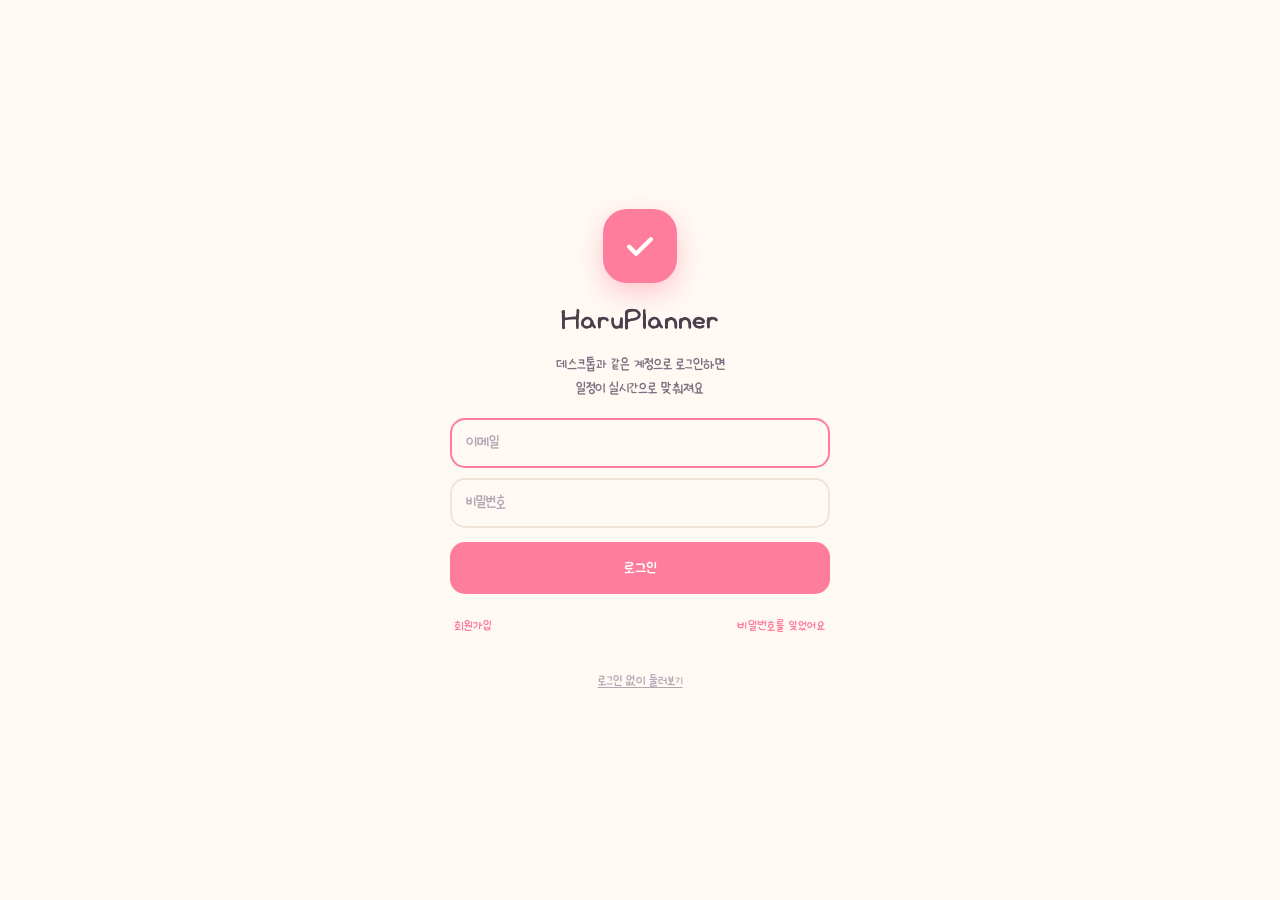
==== index.html @ f98876e7 "모바일 웹 앱 1.24.0" ====
<!doctype html>
<html lang="ko" spellcheck="false">
<head>
  <meta charset="utf-8">
  <!-- viewport-fit=cover: 아이폰 노치·다이내믹 아일랜드 영역까지 꽉 채우고, 안쪽 여백은 safe-area 로 맞춰요 -->
  <meta name="viewport" content="width=device-width, initial-scale=1, viewport-fit=cover, interactive-widget=resizes-content">
  <meta http-equiv="Content-Security-Policy" content="default-src 'self'; script-src 'self'; style-src 'self' 'unsafe-inline'; img-src 'self' data: blob: https://*.supabase.co; font-src 'self'; connect-src 'self' https://*.supabase.co wss://*.supabase.co https://www.googleapis.com; worker-src 'self'; manifest-src 'self'">
  <title>HaruPlanner</title>
  <meta name="description" content="하루 일정 · 캘린더 · 디데이 (데스크톱 HaruPlanner 와 실시간 동기화)">
  <meta name="theme-color" content="#fff9f4" media="(prefers-color-scheme: light)">
  <meta name="theme-color" content="#1f1b24" media="(prefers-color-scheme: dark)">
  <!-- 홈 화면에 추가하면 앱처럼 (주소창 없이) 열려요 -->
  <meta name="mobile-web-app-capable" content="yes">
  <meta name="apple-mobile-web-app-capable" content="yes">
  <meta name="apple-mobile-web-app-title" content="HaruPlanner">
  <meta name="apple-mobile-web-app-status-bar-style" content="black-translucent">
  <link rel="manifest" href="manifest.webmanifest">
  <link rel="icon" href="icons/icon-192.png">
  <link rel="apple-touch-icon" href="icons/apple-touch-icon.png">
  <link rel="stylesheet" href="mobile.css?v=mwurqtwd">
</head>
<body>
  <div id="app" class="m-app"></div>
  <div id="sheetRoot"></div>
  <div id="toasts" class="m-toasts"></div>
  <script src="config.js?v=mwurqtwd"></script>
  <script src="vendor/supabase.js?v=mwurqtwd"></script>
  <script src="shared.js?v=mwurqtwd"></script>
  <script src="cloud.js?v=mwurqtwd"></script>
  <script src="photos.js?v=mwurqtwd"></script>
  <script src="changelog.js?v=mwurqtwd"></script>
  <script src="calsync.js?v=mwurqtwd"></script>
  <script src="devmode.js?v=mwurqtwd"></script>
  <script src="backup.js?v=mwurqtwd"></script>
  <script src="attach.js?v=mwurqtwd"></script>
  <script src="devcal.js?v=mwurqtwd"></script>
  <script src="workpay.js?v=mwurqtwd"></script>
  <script src="work-m.js?v=mwurqtwd"></script>
  <script src="notes-m.js?v=mwurqtwd"></script>
  <script src="mobile.js?v=mwurqtwd"></script>
</body>
</html>
---- mobile.css ----
/* =========================================================================
 * HaruPlanner 모바일
 * 기준 화면: 아이폰 17 Pro (402 × 874). 360(갤럭시 S21) ~ 440(Pro Max · S26 Ultra) 폭에 맞춰 늘고 줄어요.
 * 노치·다이내믹 아일랜드·홈 막대는 safe-area 로 피해요.
 * ========================================================================= */
@font-face { font-family: "Dahyun"; src: url("fonts/Dahyun.ttf") format("truetype"); font-display: swap; }
@font-face { font-family: "Euiyeon"; src: url("fonts/Euiyeon.ttf") format("truetype"); font-display: swap; size-adjust: 125%; }

:root {
  --font-main: "Dahyun", "Euiyeon", -apple-system, "Apple SD Gothic Neo", "Noto Sans KR", sans-serif;
  --font-sub: "Euiyeon", "Dahyun", -apple-system, "Apple SD Gothic Neo", sans-serif;
  --bg: #fff9f4; --bg-soft: #fff1e8; --sidebar: #fdf0e6; --panel: #ffffff; --text: #4b3f4c; --text-2: #7c6f7f; --text-3: #b3a6b2;
  --border: #f2e3da; --hover: #fdeae0; --active: #ffe2ea; --accent: #ff7d9c; --accent-2: #f2668a; --accent-soft: rgba(255, 125, 156, .14);
  --danger: #ff6b81; --p3: #ff6b81; --p2: #ffb547; --p1: #7f9cff; --p0: #d6c7cf; --sun: #ff6b81; --sat: #6f8dff;
  --shadow: 0 14px 40px rgba(175, 110, 110, .18); --shadow-soft: 0 3px 12px rgba(175, 110, 110, .09);
  --toast-bg: #4b3f4c; --toast-btn: #ffc2d1; --backdrop: rgba(75, 63, 76, .32);
  --done-op: .52; --done-sat: .43;
  /* 화면 폭에 따라 살짝 커지고 작아지는 기본 크기 (402 기준 = 1) */
  --u: clamp(0.9px, calc(100vw / 402), 1.1px);
  --safe-t: env(safe-area-inset-top, 0px);
  --safe-b: env(safe-area-inset-bottom, 0px);
  --tabs-h: calc(58 * var(--u)); /* 아래 탭 (아이콘만) · 홈 막대 칸은 따로 더해요 */
  color-scheme: light;
}
[data-theme="dark"] {
  --bg: #1f1b24; --bg-soft: #29232f; --panel: #27212e; --text: #f4ecf3; --text-2: #c7b9c6; --text-3: #85778a; --border: #372e3f; --hover: #322a3a;
  --active: #43283a; --accent: #ff8fab; --p1: #8fa8ff; --p0: #6c6072; --sat: #8fa8ff; color-scheme: dark;
}

* { box-sizing: border-box; -webkit-tap-highlight-color: transparent; }
html, body { margin: 0; height: 100%; background: var(--bg); }
/* 한글이 줄을 바꿀 때 단어 가운데서 끊기지 않게 (띄어쓰기에서만 줄바꿈) */
html { word-break: keep-all; overflow-wrap: break-word; }
body {
  font-family: var(--font-main); font-size: calc(16 * var(--u)); line-height: 1.35; color: var(--text);
  overflow: hidden; overscroll-behavior: none; -webkit-font-smoothing: antialiased; -webkit-text-size-adjust: 100%;
}
button, input, select, textarea { font: inherit; color: inherit; }
button { background: none; border: 0; padding: 0; cursor: pointer; touch-action: manipulation; }
input, select, textarea { outline: none; }
input::placeholder, textarea::placeholder { color: var(--text-3); font-family: var(--font-sub); }
.ic { width: calc(22 * var(--u)); height: calc(22 * var(--u)); flex-shrink: 0; }
.ic.mini { width: calc(14 * var(--u)); height: calc(14 * var(--u)); }
.ic.rot { transform: rotate(-90deg); }
.flex1 { flex: 1; }
[hidden] { display: none !important; }

/* ===================== 틀 ===================== */
.m-app { position: fixed; inset: 0; display: flex; flex-direction: column; }
.m-view {
  flex: 1; overflow-y: auto; overflow-x: hidden; -webkit-overflow-scrolling: touch; overscroll-behavior-y: contain;
  padding: calc(var(--safe-t) + 8px) calc(16 * var(--u)) 0;
}
.m-bottom-space { height: calc(var(--tabs-h) + var(--safe-b) + 90px); }
.m-head { display: flex; align-items: center; gap: 8px; padding: 10px 2px 12px; min-height: 64px; }
.m-head-t { min-width: 0; }
.m-head h1 { margin: 0; font-size: calc(30 * var(--u)); font-weight: normal; letter-spacing: -.5px; white-space: nowrap; overflow: hidden; text-overflow: ellipsis; }
.m-head p { margin: 2px 0 0; font-family: var(--font-sub); font-size: calc(15 * var(--u)); color: var(--text-2); }
.m-back { width: 40px; height: 40px; margin-left: -8px; border-radius: 12px; display: grid; place-items: center; color: var(--text-2); }
.m-back:active { background: var(--hover); }
.m-sync { display: inline-flex; align-items: center; gap: 6px; font-family: var(--font-sub); font-size: 13px; color: var(--text-3); flex-shrink: 0; }
.m-sync i { width: 9px; height: 9px; border-radius: 50%; background: #6cc58a; box-shadow: 0 0 0 3px rgba(108, 197, 138, .2); }
.m-sync.syncing i { background: var(--p2); }
.m-sync.offline i, .m-sync.off i { background: var(--text-3); box-shadow: none; }
.m-sync.off, .m-sync.demo { padding: 4px 10px; border-radius: 999px; background: var(--hover); }

/* 아이폰 홈 화면 앱(iOS 26): 화면에 고정(fixed)한 상자와 100% · 100dvh 는 위쪽 상태 표시줄 높이만큼 짧게 잡혀서
 * 아래 탭 밑에 빈 띠가 생겨요. 100lvh 만 실제 화면 높이라서, 페이지(html)를 100lvh 로 두고
 * 앱 틀은 고정하지 않고 페이지 안에 그대로 채워요 */
@media (display-mode: standalone) {
  html { height: 100lvh; }
  .m-app { position: relative; inset: auto; height: 100%; }
}
html.ios-app { height: 100lvh; }
html.ios-app .m-app { position: relative; inset: auto; height: 100%; }
/* 안드로이드 새 앱 설치 띠 (오늘 화면 맨 위) */
.m-apk { display: flex; align-items: center; gap: 12px; width: 100%; margin: 0 0 12px; padding: 12px 14px; border-radius: 18px; background: var(--accent-soft); color: var(--text); text-align: left; }
.m-apk span { flex: 1; min-width: 0; display: flex; flex-direction: column; gap: 2px; }
.m-apk small { font-family: var(--font-sub); font-size: 13px; color: var(--text-2); line-height: 1.35; }
.m-apk-get { padding: 8px 14px; border-radius: 999px; background: var(--accent); color: #fff; font-size: 14px; flex-shrink: 0; text-decoration: none; }
.m-apk-x { width: 30px; height: 30px; display: grid; place-items: center; color: var(--text-3); flex-shrink: 0; margin-right: -4px; }
.m-apk-x .ic { width: 16px; height: 16px; }
.m-apk i { font-style: normal; padding: 8px 14px; border-radius: 999px; background: var(--accent); color: #fff; font-size: 14px; flex-shrink: 0; }

/* 아래 탭 */
.m-tabs {
  position: absolute; left: 0; right: 0; bottom: 0; z-index: 20; display: grid; grid-auto-flow: column; grid-auto-columns: minmax(0, 1fr);
  height: calc(var(--tabs-h) + var(--safe-b)); padding-bottom: var(--safe-b);
  background: color-mix(in srgb, var(--panel) 88%, transparent); -webkit-backdrop-filter: blur(18px); backdrop-filter: blur(18px);
  border-top: 1px solid var(--border);
}
/* 아이콘만 (글자 없이) · 홈 막대 위쪽 칸 가운데에 */
.m-tabs button { display: flex; align-items: center; justify-content: center; color: var(--text-3); }
.m-tabs button .ic { width: calc(27 * var(--u)); height: calc(27 * var(--u)); }
.m-tab-ic { display: grid; place-items: center; width: calc(56 * var(--u)); max-width: calc(100% - 4px); height: calc(38 * var(--u)); border-radius: 999px; transition: background .2s; } /* 탭이 7개라 좁은 폰에서는 칸에 맞춰 줄어요 */
.m-tabs button.on { color: var(--accent); }
.m-tabs button.on .m-tab-ic { background: var(--accent-soft); }
.m-fab {
  position: absolute; z-index: 21; right: calc(18 * var(--u)); bottom: calc(var(--tabs-h) + var(--safe-b) + 16px);
  width: calc(58 * var(--u)); height: calc(58 * var(--u)); border-radius: 50%; display: grid; place-items: center;
  background: var(--accent); color: #fff; box-shadow: 0 8px 22px color-mix(in srgb, var(--accent) 45%, transparent);
  transition: transform .15s;
}
.m-fab .ic { width: calc(28 * var(--u)); height: calc(28 * var(--u)); stroke-width: 2.6; }
.m-fab:active { transform: scale(.92); }

/* ===================== 할 일 줄 ===================== */
.m-sec { margin-bottom: 14px; }
.m-sec-h { display: flex; align-items: center; gap: 6px; width: 100%; padding: 8px 4px; font-size: calc(15 * var(--u)); color: var(--text-2); }
.m-sec-h .ic { width: 16px; height: 16px; transition: transform .2s; }
.m-sec-h b { font-weight: normal; font-family: var(--font-sub); color: var(--text-3); margin-left: 2px; }
.m-sec-b { display: flex; flex-direction: column; gap: 8px; }
.m-task {
  --c: var(--accent);
  position: relative; display: flex; align-items: center; gap: 12px; padding: 13px 14px 13px 12px; border-radius: 18px;
  background: var(--panel); box-shadow: var(--shadow-soft); overflow: hidden; min-height: 60px;
}
.m-task::before { content: ""; position: absolute; left: 0; top: 10px; bottom: 10px; width: 4px; border-radius: 0 4px 4px 0; background: var(--c); }
.m-task:active { transform: scale(.985); }
.m-task.done { opacity: var(--done-op); filter: saturate(var(--done-sat)); }
.m-task.done .m-task-title { text-decoration: line-through; color: var(--text-3); }
.m-task-body { flex: 1; min-width: 0; }
.m-task-title { font-size: calc(17 * var(--u)); white-space: nowrap; overflow: hidden; text-overflow: ellipsis; }
.m-task-meta { display: flex; align-items: center; flex-wrap: wrap; gap: 4px 8px; margin-top: 3px; font-size: calc(13 * var(--u)); color: var(--text-3); }
.m-task-meta:empty { display: none; }
.m-task-meta .over { color: var(--danger); }
.m-tag { display: inline-flex; align-items: center; gap: 4px; font-family: var(--font-sub); }
.m-tag i { width: 8px; height: 8px; border-radius: 50%; }
.m-check {
  --pc: var(--p0);
  width: calc(26 * var(--u)); height: calc(26 * var(--u)); border-radius: 50%; flex-shrink: 0; display: grid; place-items: center;
  box-shadow: inset 0 0 0 2.2px var(--pc); color: transparent; position: relative;
}
.m-check::after { content: ""; position: absolute; inset: -10px; } /* 손가락으로 누르기 쉽게 */
.m-check .ic { width: 15px; height: 15px; stroke-width: 3; }
.m-check.p1 { --pc: var(--p1); } .m-check.p2 { --pc: var(--p2); } .m-check.p3 { --pc: var(--p3); }
.m-check.on { background: var(--pc); color: #fff; }
.m-check.on.p0 { background: var(--text-3); box-shadow: none; }
.m-check.sm { width: 20px; height: 20px; }
.m-check.sm .ic { width: 12px; height: 12px; }
.m-flag { display: grid; place-items: center; color: var(--text-3); }
.m-flag .ic { width: 18px; height: 18px; }
.m-flag.p1 { color: var(--p1); } .m-flag.p2 { color: var(--p2); } .m-flag.p3 { color: var(--p3); }
.m-flag.p1 .ic, .m-flag.p2 .ic, .m-flag.p3 .ic { fill: currentColor; }
.m-empty { text-align: center; padding: 50px 20px 30px; color: var(--text-3); }
.m-empty .ic { width: 52px; height: 52px; color: var(--accent); opacity: .55; }
.m-empty p { margin: 12px 0 4px; font-size: 18px; color: var(--text-2); }
.m-empty span { font-family: var(--font-sub); font-size: 15px; }
.m-dday-strip {
  --c: var(--accent);
  display: flex; align-items: center; gap: 10px; width: 100%; padding: 12px 16px; margin-bottom: 14px; border-radius: 18px;
  background: color-mix(in srgb, var(--c) 14%, var(--panel)); color: var(--text); text-align: left;
}
.m-dday-strip b { font-weight: normal; font-size: 20px; color: var(--c); }
.m-dday-strip span { flex: 1; min-width: 0; white-space: nowrap; overflow: hidden; text-overflow: ellipsis; }
.m-dday-strip .ic { width: 18px; height: 18px; color: var(--text-3); }

/* ===================== 캘린더 ===================== */
.m-cal-nav { display: flex; gap: 4px; flex-shrink: 0; }
.m-sync.compact { padding: 0; background: none; margin-left: 2px; }
.m-sync.compact i { width: 8px; height: 8px; }
.m-sync.demo.compact::before, .m-sync.off.compact::before { content: ""; width: 8px; height: 8px; border-radius: 50%; background: var(--text-3); }
.m-cal-nav button { height: 38px; min-width: 38px; border-radius: 12px; display: grid; place-items: center; color: var(--text-2); background: var(--panel); box-shadow: var(--shadow-soft); }
.m-pill { padding: 0 14px; font-size: 15px; }
.m-pill.sm { height: 32px !important; padding: 0 10px; font-size: 14px; }
.m-cal { background: var(--panel); border-radius: 22px; box-shadow: var(--shadow-soft); padding: 8px 4px 6px; touch-action: pan-y; }
.m-cal-wd, .m-dp-wd { display: grid; grid-template-columns: repeat(7, 1fr); text-align: center; font-family: var(--font-sub); font-size: calc(13 * var(--u)); color: var(--text-3); padding-bottom: 4px; }
.m-cal-wd .sun, .m-dp-wd .sun { color: var(--sun); }
.m-cal-wd .sat, .m-dp-wd .sat { color: var(--sat); }
.m-cal-grid { display: grid; grid-template-columns: repeat(7, minmax(0, 1fr)); }
.m-cal-grid.from-r { animation: slideR .22s ease-out; }
.m-cal-grid.from-l { animation: slideL .22s ease-out; }
@keyframes slideR { from { transform: translateX(28px); opacity: .3; } }
@keyframes slideL { from { transform: translateX(-28px); opacity: .3; } }
.m-cell {
  position: relative; display: flex; flex-direction: column; align-items: stretch; gap: 2px; min-width: 0;
  height: calc(74 * var(--u)); padding: 4px 2px 2px; border-radius: 12px; text-align: center;
}
.m-cell-n { align-self: center; width: calc(26 * var(--u)); height: calc(26 * var(--u)); line-height: calc(26 * var(--u)); border-radius: 50%; font-size: calc(15 * var(--u)); }
.m-cell.sun .m-cell-n { color: var(--sun); }
.m-cell.sat .m-cell-n { color: var(--sat); }
.m-cell.out { opacity: .38; }
.m-cell.today .m-cell-n { background: var(--accent); color: #fff; }
.m-cell.sel { background: var(--accent-soft); }
.m-cell-dd { position: absolute; top: 6px; right: 5px; width: 6px; height: 6px; border-radius: 50%; }
.m-cell-bars { display: flex; flex-direction: column; gap: 2px; min-width: 0; }
.m-bar {
  --c: var(--accent);
  display: block; height: calc(14 * var(--u)); line-height: calc(14 * var(--u)); padding: 0 3px; border-radius: 4px; font-size: calc(10 * var(--u));
  background: color-mix(in srgb, var(--c) 28%, var(--panel)); color: var(--text); text-align: left; white-space: nowrap; overflow: hidden; text-overflow: clip;
}
.m-bar.done { opacity: var(--done-op); text-decoration: line-through; }
.m-more { font-size: calc(10 * var(--u)); color: var(--text-3); line-height: 1; }
.m-day { margin-top: 16px; display: flex; flex-direction: column; gap: 8px; }
.m-day-h { display: flex; align-items: center; flex-wrap: wrap; gap: 8px; padding: 0 4px 2px; }
.m-day-h b { font-weight: normal; font-size: 19px; }
.m-hol { font-family: var(--font-sub); font-size: 14px; color: var(--sun); }
.m-dd-chip { --c: var(--accent); display: inline-flex; align-items: center; gap: 4px; padding: 2px 9px; border-radius: 999px; font-size: 13px; background: color-mix(in srgb, var(--c) 18%, transparent); color: var(--c); }
.m-dd-chip .ic { width: 12px; height: 12px; fill: currentColor; }
.m-day-empty { margin: 4px; padding: 18px; text-align: center; font-family: var(--font-sub); color: var(--text-3); background: var(--panel); border-radius: 18px; }

/* ===================== 근무 (근무 계획 · 예상 월급) ===================== */
.mw-sum-h { font-family: var(--font-sub); font-size: 14px; color: var(--text-2); }
.mw-sum-big { font-size: calc(32 * var(--u)); color: var(--accent); margin: 2px 0 2px; }
.mw-sum-sub { font-family: var(--font-sub); font-size: 13.5px; color: var(--text-3); line-height: 1.5; }
.mw-more { display: inline-flex; align-items: center; gap: 2px; margin-top: 8px; font-size: 14px; color: var(--accent); }
.mw-more .ic { width: 16px; height: 16px; transition: transform .2s; }
.mw-more .ic.flip { transform: rotate(180deg); }
.mw-job-sum { margin-top: 10px; padding-top: 10px; border-top: 1px dashed var(--border); }
.mw-js-h { display: flex; align-items: center; gap: 8px; font-size: 16px; margin-bottom: 2px; }
.mw-js-h i, .mw-job i { width: 11px; height: 11px; border-radius: 50%; background: var(--c); flex-shrink: 0; }
.mw-js-h span { flex: 1; min-width: 0; overflow: hidden; text-overflow: ellipsis; white-space: nowrap; }
.mw-js-h b { font-weight: normal; }
.mw-line { display: flex; align-items: baseline; justify-content: space-between; gap: 8px; padding: 3px 0 0 19px; font-size: 14.5px; }
.mw-line span { color: var(--text-2); }
.mw-line small { font-family: var(--font-sub); font-size: 12px; color: var(--text-3); margin-left: 3px; }
.mw-line b { font-weight: normal; white-space: nowrap; }
.mw-line.sub, .mw-line.net { margin-top: 3px; padding-top: 5px; border-top: 1px solid var(--border); }
.mw-line.minus b { color: var(--text-2); }
.mw-line.net span, .mw-line.net b { color: var(--accent); }
.mw-cal { margin-bottom: 2px; }
.mw-bar { font-size: calc(9.5 * var(--u)); padding: 0 2px; text-align: center; }
.mw-shift { --c: var(--accent); display: flex; flex-direction: column; align-items: flex-start; gap: 2px; width: 100%; padding: 12px 14px 12px 16px; border-radius: 16px; background: var(--panel); box-shadow: inset 4px 0 0 var(--c), var(--shadow-soft); text-align: left; color: var(--text); }
.mw-sh-t { font-size: 18px; }
.mw-sh-t small { font-family: var(--font-sub); font-size: 13px; color: var(--text-3); }
.mw-sh-m { font-family: var(--font-sub); font-size: 13.5px; color: var(--text-2); }
.mw-jobs-h { margin-top: 18px; }
.mw-job { display: flex; align-items: center; gap: 10px; width: 100%; padding: 12px 14px; text-align: left; color: var(--text); }
.mw-job + .mw-job { border-top: 1px dashed var(--border); }
.mw-job > span { flex: 1; min-width: 0; display: flex; flex-direction: column; }
.mw-job b { font-weight: normal; font-size: 16.5px; }
.mw-job small { font-family: var(--font-sub); font-size: 12.5px; color: var(--text-3); }
.mw-job .ic { width: 18px; height: 18px; color: var(--text-3); }
.mw-sheet h3 { margin: 0 0 10px; font-weight: normal; font-size: 20px; }
.mw-sheet .m-input { margin: 8px 0; }
.mw-sheet .m-dp-row input[type="number"] { width: 110px; text-align: right; }
.mw-preview { font-family: var(--font-sub); font-size: 14px; color: var(--text-2); min-height: 18px; padding: 6px 2px 0; }
.mw-preview b { font-family: var(--font-main); font-weight: normal; color: var(--accent); }
.mw-colors { margin: 4px 0 6px; }
.mw-hint { margin: -2px 0 8px; font-family: var(--font-sub); font-size: 13px; color: var(--text-3); }
.mw-check { display: flex; align-items: flex-start; gap: 10px; padding: 8px 0; font-size: 16px; }
.mw-check input { width: 20px; height: 20px; margin-top: 2px; accent-color: var(--accent); flex-shrink: 0; }
.mw-check span { display: flex; flex-direction: column; }
.mw-check small { font-family: var(--font-sub); font-size: 12.5px; color: var(--text-3); }
.mw-ded { display: flex; align-items: center; justify-content: space-between; gap: 8px; padding: 10px 0 6px; border-top: 1px dashed var(--border); margin-top: 4px; font-size: 16px; }
.mw-ins { padding: 4px 12px; border-radius: 14px; background: var(--hover); }
/* 날짜 · 시간 고르기 (근무) */
.mw-when-row { width: 100%; text-align: left; color: var(--text); }
.mw-when { color: var(--accent); font-size: 15px; text-align: right; }
.mw-when-row .ic:last-child, .mw-tp-row .ic:last-child { width: 16px; height: 16px; color: var(--text-3); }
.mw-tp-row { width: 100%; text-align: left; color: var(--text); }
.mw-times { position: relative; max-height: 228px; overflow-y: auto; background: var(--hover); border-radius: 14px; padding: 4px; margin: 2px 0 8px; }
.mw-time { display: flex; align-items: center; gap: 4px; width: 100%; height: 42px; padding: 0 14px; border-radius: 10px; font-size: 16px; color: var(--text); text-align: left; }
.mw-time small { font-family: var(--font-sub); font-size: 13px; opacity: .65; }
.mw-time.on { background: var(--accent); color: #fff; }
.mw-dur { display: flex; flex-direction: column; gap: 8px; margin-top: 12px; }
.mw-dur-row { display: flex; align-items: center; gap: 8px; min-height: 44px; font-size: 16px; }
.mw-dur-row > span:first-child { width: 42px; color: var(--text-2); flex-shrink: 0; }
.mw-dur-row b { font-weight: normal; color: var(--accent); }
.mw-tin { display: flex; gap: 8px; margin: 4px 0 6px; }
.mw-tin .m-input { flex: 1; min-width: 0; height: 44px; font-size: 16px; }
.mw-tin .m-btn { flex: 0 0 auto; width: auto; height: 44px; margin: 0; padding: 0 16px; }
.mw-tp-dur { margin: 4px 2px 6px; font-family: var(--font-sub); font-size: 14px; color: var(--accent); }
.mw-box { flex: 1; height: 44px; border-radius: 12px; box-shadow: inset 0 0 0 2px var(--border); font-size: 15px; color: var(--text); }
.mw-box.on { box-shadow: inset 0 0 0 2px var(--accent); color: var(--accent); }
/* 자주 쓰는 시간 */
.mw-pre-row { display: flex; flex-direction: column; gap: 6px; padding: 2px 4px 4px; }
.mw-pre-row.in-sheet { padding: 0 0 8px; margin-bottom: 4px; border-bottom: 1px dashed var(--border); }
.mw-pre-l { font-family: var(--font-sub); font-size: 13px; color: var(--text-3); }
.mw-pre-chips { display: flex; flex-wrap: wrap; gap: 6px; }
.mw-pre {
  --c: var(--accent);
  display: inline-flex; align-items: baseline; gap: 5px; height: 36px; padding: 0 14px; border-radius: 999px; line-height: 36px; white-space: nowrap;
  background: color-mix(in srgb, var(--c) 20%, var(--panel)); box-shadow: inset 0 0 0 1.5px color-mix(in srgb, var(--c) 45%, transparent); color: var(--text); font-size: 15px;
}
.mw-pre:active { background: color-mix(in srgb, var(--c) 38%, var(--panel)); }
.mw-pre b { font-weight: normal; }
.mw-pre span, .mw-pre small { font-family: var(--font-sub); font-size: 12.5px; color: var(--text-2); }
.mw-pv-row { display: flex; align-items: center; justify-content: space-between; gap: 8px; flex-wrap: wrap; }
.mw-pre-save { display: inline-flex; align-items: center; gap: 3px; margin-top: 6px; font-size: 13.5px; color: var(--accent); }
.mw-pre-save .ic { width: 15px; height: 15px; }
.mw-pre-edit { display: flex; flex-direction: column; gap: 4px; padding: 10px 0 4px; margin-top: 6px; border-top: 1px dashed var(--border); font-size: 16px; }
.mw-pre-item { display: flex; align-items: center; gap: 8px; padding: 2px 0 2px 12px; border-radius: 12px; background: var(--hover); }
.mw-pre-item b { font-weight: normal; font-size: 15px; }
.mw-pre-item span { flex: 1; font-family: var(--font-sub); font-size: 13px; color: var(--text-3); }
.mw-ins .mw-check { font-size: 15px; }

/* ===================== 목록 ===================== */
.m-card { background: var(--panel); border-radius: 20px; box-shadow: var(--shadow-soft); overflow: hidden; margin-bottom: 14px; }
.m-card.m-pad { padding: 14px 16px; }
.m-card-h { display: flex; align-items: center; justify-content: space-between; padding: 4px 6px 8px; font-size: 15px; color: var(--text-2); }
.m-card-h button { display: inline-flex; align-items: center; gap: 4px; font-size: 14px; color: var(--accent); }
.m-card-h button .ic { width: 16px; height: 16px; }
.m-list-row { display: flex; align-items: center; gap: 12px; width: 100%; padding: 0 16px; height: calc(56 * var(--u)); text-align: left; font-size: calc(17 * var(--u)); }
.m-list-row + .m-list-row { border-top: 1px solid var(--border); }
.m-list-row:active { background: var(--hover); }
.m-list-row > .ic:first-child { color: var(--accent); }
.m-list-row b { font-weight: normal; font-family: var(--font-sub); color: var(--text-3); }
.m-list-row .chev { width: 16px; height: 16px; color: var(--text-3); }
.m-dot { width: 14px; height: 14px; border-radius: 50%; margin: 0 4px; flex-shrink: 0; }

/* ===================== 디데이 ===================== */
.m-ddays { display: grid; grid-template-columns: 1fr 1fr; gap: 10px; }
.m-dd {
  --c: var(--accent);
  display: flex; flex-direction: column; align-items: flex-start; gap: 2px; padding: 16px; border-radius: 22px; text-align: left; min-width: 0;
  background: var(--panel); box-shadow: var(--shadow-soft); border-top: 4px solid var(--c);
}
.m-dd.is-today { box-shadow: 0 0 0 3px var(--c), var(--shadow-soft); }
.m-dd-l { font-size: calc(30 * var(--u)); color: var(--c); line-height: 1.1; }
.m-dd-t { font-size: 17px; max-width: 100%; white-space: nowrap; overflow: hidden; text-overflow: ellipsis; }
.m-dd-s { font-family: var(--font-sub); font-size: 13px; color: var(--text-3); }
.m-ddays .m-empty { grid-column: 1 / -1; }

/* ===================== 포스트잇 (PC 포스트잇과 같은 색 · 같은 데이터) ===================== */
/* 색: 밝은 테마는 포스트잇 색 그대로, 어두운 테마는 색을 살짝 물들인 어두운 카드, "선명"은 늘 진한 색 그대로 (PC widget.css 와 같아요) */
.mn-card, .m-sheet.mn-sheet {
  --nb: var(--nc, #fff3a3);
  --nt: #4b3f4c; --nt2: rgba(75, 63, 76, .62); --nt3: rgba(75, 63, 76, .42); --nh: rgba(75, 63, 76, .08);
}
[data-theme="dark"] .mn-card, [data-theme="dark"] .m-sheet.mn-sheet {
  --nb: color-mix(in srgb, var(--nc, #fff3a3) 24%, var(--panel));
  --nt: #f4ecf3; --nt2: rgba(244, 236, 243, .66); --nt3: rgba(244, 236, 243, .42); --nh: rgba(255, 255, 255, .08);
}
.mn-card.vivid, [data-theme="dark"] .mn-card.vivid, .m-sheet.mn-sheet.vivid, [data-theme="dark"] .m-sheet.mn-sheet.vivid {
  --nb: var(--nc);
  --nt: #3b3026; --nt2: rgba(59, 48, 38, .66); --nt3: rgba(59, 48, 38, .46); --nh: rgba(59, 48, 38, .1);
}
.mn-grid { display: grid; grid-template-columns: repeat(2, minmax(0, 1fr)); gap: calc(12 * var(--u)); align-items: start; }
.mn-card {
  display: flex; flex-direction: column; gap: 10px; min-width: 0; min-height: calc(132 * var(--u)); padding: 15px 15px 12px; border-radius: 22px;
  background: var(--nb); color: var(--nt); text-align: left; box-shadow: var(--shadow-soft); transition: transform .12s;
}
.mn-card:active { transform: scale(.97); }
.mn-text {
  flex: 1; min-height: 0; font-size: calc(16 * var(--u)); line-height: 1.5; white-space: pre-wrap; overflow-wrap: anywhere;
  display: -webkit-box; -webkit-box-orient: vertical; -webkit-line-clamp: 7; overflow: hidden;
}
.mn-text i { font-style: normal; font-family: var(--font-sub); color: var(--nt3); }
.mn-when { font-family: var(--font-sub); font-size: 13px; color: var(--nt3); }

/* 한 장 열기: 포스트잇 색 시트 · 글자 칸이 남는 자리를 다 써요 */
.m-sheet.mn-sheet {
  height: calc(100% - var(--safe-t) - 70px); display: flex; flex-direction: column; overflow: hidden;
  background: var(--nb); color: var(--nt); padding-bottom: calc(var(--safe-b) + 10px); transition: transform .28s cubic-bezier(.2, .9, .3, 1), background-color .2s;
}
.m-sheet.mn-sheet .m-grab { background: var(--nt3); opacity: .5; flex-shrink: 0; }
/* 안드로이드 앱에서 적는 동안: 키보드 위 공간에 맞춰요 (위쪽 .kb-top 과 같이) */
.m-sheet-wrap.kb-top .m-sheet.mn-sheet { height: calc(46% - var(--safe-t) - 8px); max-height: none; }
.mn-ed { flex: 1; min-height: 0; display: flex; flex-direction: column; }
.mn-ed-top { display: flex; align-items: center; gap: 4px; margin: 0 -6px 2px; flex-shrink: 0; }
.mn-ib { width: 42px; height: 42px; border-radius: 13px; display: grid; place-items: center; color: var(--nt2); flex-shrink: 0; }
.mn-ib .ic { width: 22px; height: 22px; }
.mn-ib.on, .mn-ib:active { background: var(--nh); color: var(--nt); }
.mn-ed-when { font-family: var(--font-sub); font-size: 14px; color: var(--nt3); white-space: nowrap; overflow: hidden; text-overflow: ellipsis; min-width: 0; }
.mn-pal-wrap { flex-shrink: 0; }
.mn-pal { display: flex; flex-direction: column; gap: 10px; padding: 4px 0 12px; }
.mn-pal-row { display: flex; align-items: center; gap: 9px; flex-wrap: wrap; }
.mn-pal-row > span { width: 44px; flex-shrink: 0; font-family: var(--font-sub); font-size: 14px; color: var(--nt2); }
.mn-c { width: 32px; height: 32px; border-radius: 50%; background: var(--c); box-shadow: inset 0 0 0 1px rgba(0, 0, 0, .1); }
.mn-c.on { box-shadow: 0 0 0 2px var(--nb), 0 0 0 4px var(--accent); }
.mn-fs { height: 36px; min-width: 48px; padding: 0 10px; border-radius: 12px; background: var(--nh); color: var(--nt); font-size: 14px; }
.mn-fs.big { font-size: 18px; }
.mn-fs:disabled { opacity: .35; }
.mn-pal-row b { min-width: 28px; text-align: center; font-weight: normal; font-family: var(--font-sub); font-size: 15px; }
.mn-ta {
  flex: 1; min-height: 0; width: 100%; border: 0; resize: none; background: transparent; color: var(--nt);
  padding: 6px 2px 12px; font-family: var(--font-main); line-height: 1.6; overscroll-behavior: contain;
}
.mn-ta::placeholder { color: var(--nt3); }

/* ===================== 설정 ===================== */
.m-acc { display: flex; align-items: center; gap: 12px; }
.m-acc > .ic { width: 34px; height: 34px; color: var(--accent); }
.m-acc b { display: block; font-weight: normal; font-size: 17px; word-break: break-all; }
.m-acc span { font-family: var(--font-sub); font-size: 14px; color: var(--text-2); }
.m-set { display: flex; align-items: center; justify-content: space-between; gap: 10px; padding: 10px 0; }
.m-set + .m-set { border-top: 1px dashed var(--border); }
.m-set.col { flex-direction: column; align-items: stretch; }
.m-seg { display: inline-flex; background: var(--hover); border-radius: 999px; padding: 3px; gap: 2px; flex-shrink: 0; }
.m-seg button { height: 32px; padding: 0 12px; border-radius: 999px; font-size: 14px; color: var(--text-2); }
.m-seg button.on { background: var(--panel); color: var(--accent); box-shadow: var(--shadow-soft); }
.m-swatches { display: flex; flex-wrap: wrap; gap: 9px; }
.m-sw { --c: var(--accent); width: 32px; height: 32px; border-radius: 50%; background: var(--c); }
.m-sw.on { box-shadow: 0 0 0 3px var(--panel), 0 0 0 5px var(--c); }
.m-sw.list { width: auto; padding: 0 12px; border-radius: 16px; color: #fff; font-size: 13px; }
.m-install b { display: flex; align-items: center; gap: 8px; font-weight: normal; font-size: 17px; margin-bottom: 6px; }
.m-install b .ic { color: var(--accent); }
.m-install p { margin: 6px 0; font-size: 14px; color: var(--text-2); }
.m-install p b { display: inline; font-size: 14px; color: var(--text); }
.m-muted { font-family: var(--font-sub); color: var(--text-3) !important; }
.m-foot { text-align: center; font-family: var(--font-sub); font-size: 13px; color: var(--text-3); padding: 0 20px; }
.m-btn {
  display: inline-flex; align-items: center; justify-content: center; gap: 6px; height: 46px; padding: 0 18px; border-radius: 15px;
  background: var(--hover); color: var(--text); font-size: 16px; width: 100%;
}
.m-btn + .m-btn { margin-top: 8px; }
.m-btn .ic { width: 18px; height: 18px; }
.m-btn.primary { background: var(--accent); color: #fff; }
.m-btn.danger { color: var(--danger); }
.m-btn.big { height: 52px; font-size: 18px; }
.m-btn:disabled { opacity: .6; }
.m-btn:active { transform: scale(.98); }

/* ===================== 시트 ===================== */
.m-sheet-wrap { position: fixed; inset: 0; z-index: 50; }
.m-backdrop { position: absolute; inset: 0; background: var(--backdrop); opacity: 0; transition: opacity .25s; }
.m-sheet {
  position: absolute; left: 0; right: 0; bottom: 0; max-height: calc(100% - var(--safe-t) - 30px); overflow-y: auto;
  background: var(--panel); border-radius: 26px 26px 0 0; padding: 6px calc(18 * var(--u)) calc(var(--safe-b) + 16px);
  box-shadow: 0 -10px 40px rgba(0, 0, 0, .15); transform: translateY(100%); transition: transform .28s cubic-bezier(.2, .9, .3, 1);
}
.m-sheet-wrap.in .m-backdrop { opacity: 1; }
.m-sheet-wrap.in .m-sheet { transform: translateY(0); }
/* 안드로이드 앱에서 입력하는 동안: 키보드에 가리지 않게 시트를 화면 위쪽(키보드 위 공간)으로 올려요 */
.m-sheet-wrap.kb-top .m-sheet {
  top: calc(var(--safe-t) + 8px); bottom: auto; left: 8px; right: 8px;
  max-height: calc(46% - var(--safe-t) - 8px);
  border-radius: 22px; padding-bottom: 14px;
}
.m-sheet-wrap.kb-top .m-grab { display: none; }
.m-grab { width: 44px; height: 5px; border-radius: 3px; background: var(--border); margin: 6px auto 10px; position: relative; }
.m-grab::after { content: ""; position: absolute; inset: -14px -40px; }

/* 할 일 시트 */
.m-ts-top { display: flex; align-items: center; gap: 10px; }
.m-scope { display: flex; align-items: center; gap: 8px; margin: 10px 0 2px; flex-wrap: wrap; }
.m-scope-l { display: inline-flex; align-items: center; gap: 4px; font-size: 13px; color: var(--text-2); white-space: nowrap; }
.m-scope-seg { display: inline-flex; background: var(--hover); border-radius: 999px; padding: 3px; gap: 2px; }
.m-scope-seg button { height: 32px; padding: 0 14px; border-radius: 999px; border: 0; background: transparent; font: inherit; font-size: 14px; color: var(--text-2); white-space: nowrap; }
.m-scope-seg button.on { background: var(--panel); color: var(--accent); box-shadow: var(--shadow-soft); }
.m-scope-seg button.on.all { background: var(--accent); color: #fff; }
.m-chip { display: inline-flex; align-items: center; gap: 6px; height: 36px; padding: 0 12px; border-radius: 12px; font-size: 15px; background: var(--hover); color: var(--text-2); max-width: 100%; position: relative; }
.m-chip span { white-space: nowrap; overflow: hidden; text-overflow: ellipsis; }
.m-chip .ic { width: 18px; height: 18px; }
.m-chip.date { color: var(--accent); background: var(--accent-soft); }
.m-chip.date.empty { color: var(--text-2); background: var(--hover); }
.m-chip.list i { width: 10px; height: 10px; border-radius: 50%; flex-shrink: 0; }
.m-chip.list select { position: absolute; inset: 0; opacity: 0; width: 100%; font-size: 16px; }
.m-icbtn { width: 40px; height: 40px; border-radius: 12px; display: grid; place-items: center; color: var(--text-2); }
.m-icbtn:active { background: var(--hover); }
.m-icbtn.danger { color: var(--danger); }
.m-icbtn .ic { width: 22px; height: 22px; }
.m-dotlg { width: 22px; height: 22px; border-radius: 50%; box-shadow: inset 0 0 0 2px rgba(255, 255, 255, .5); }
/* 아이폰은 16px 보다 작은 글자 칸을 누르면 화면을 확대해서, 입력칸은 16px 이상 */
.m-ts-title { width: 100%; border: 0; background: transparent; resize: none; font-size: calc(21 * var(--u)); padding: 14px 2px 6px; line-height: 1.35; min-height: 52px; }
.m-ts-notes { width: 100%; border: 0; background: transparent; resize: none; font-family: var(--font-sub); font-size: 16px; color: var(--text-2); padding: 2px 2px 8px; min-height: 48px; max-height: 40vh; line-height: 1.5; }
.m-ts-colors { display: flex; flex-wrap: wrap; gap: 9px; padding: 6px 0 10px; }
.m-ts-foot { display: flex; align-items: center; gap: 8px; padding-top: 10px; border-top: 1px solid var(--border); }
.m-send { width: 46px; height: 46px; border-radius: 50%; background: var(--accent); color: #fff; display: grid; place-items: center; }
.m-send .ic { stroke-width: 2.6; }
.m-subs { display: flex; flex-direction: column; gap: 4px; padding: 0 0 10px; }
.m-sub { display: flex; align-items: center; gap: 10px; padding: 6px 2px; text-align: left; font-size: 15px; }
.m-sub.on { color: var(--text-3); text-decoration: line-through; }

/* 날짜 시트 */
.m-dp-quick { display: grid; grid-template-columns: repeat(4, 1fr); gap: 6px; margin-bottom: 6px; }
.m-dp-quick button { display: flex; flex-direction: column; align-items: center; gap: 4px; padding: 8px 0; border-radius: 14px; font-size: 13px; color: var(--text-2); }
.m-dp-quick button .ic { width: 26px; height: 26px; stroke-width: 1.7; color: var(--text); }
.m-dp-quick button:active { background: var(--hover); }
.m-dp-mh { display: flex; align-items: center; gap: 4px; padding: 8px 2px 6px; }
.m-dp-mh b { font-weight: normal; font-size: 18px; }
.m-dp-mh button { height: 34px; min-width: 34px; border-radius: 10px; display: grid; place-items: center; color: var(--text-2); }
.m-dp-mh .m-pill { background: var(--hover); }
.m-dp-grid { display: grid; grid-template-columns: repeat(7, 1fr); gap: 2px; }
.m-dp-d { height: calc(42 * var(--u)); border-radius: 50%; font-size: 16px; width: calc(42 * var(--u)); justify-self: center; }
.m-dp-d.out { color: var(--text-3); opacity: .6; }
.m-dp-d.sun { color: var(--sun); }
.m-dp-d.in { background: var(--accent-soft); border-radius: 10px; width: 100%; }
.m-dp-d.today { color: var(--accent); background: var(--accent-soft); }
.m-dp-d.on { background: var(--accent); color: #fff; }
.m-dp-mode { display: grid; grid-template-columns: 1fr 1fr; gap: 3px; background: var(--hover); border-radius: 13px; padding: 3px; margin: 10px 0 4px; }
.m-dp-mode button { height: 34px; border-radius: 10px; font-size: 14px; color: var(--text-2); }
.m-dp-mode button.on { background: var(--panel); color: var(--text); box-shadow: var(--shadow-soft); }
.m-dp-hint { margin: 6px 4px; font-family: var(--font-sub); font-size: 14px; color: var(--accent); text-align: center; }
.m-dp-rows { margin-top: 6px; border-top: 1px dashed var(--border); }
.m-dp-row { display: flex; align-items: center; gap: 10px; min-height: 50px; font-size: 16px; position: relative; }
.m-dp-row + .m-dp-row { border-top: 1px dashed var(--border); }
.m-dp-row > .ic:first-child { width: 20px; height: 20px; color: var(--text-2); }
.m-dp-row.sub { padding-left: 30px; color: var(--text-2); font-size: 15px; }
/* 매주 · 요일과 기간 골라 미리 추가 */
.m-wr { margin: 2px 0 6px; padding: 10px; border-radius: 14px; background: var(--hover); }
.m-wr .m-dp-row.sub { padding-left: 4px; gap: 6px; }
.m-wr input[type="date"] { font-size: 15px; }
.m-wr-days { display: grid; grid-template-columns: repeat(7, 1fr); gap: 5px; }
.m-wr-days button { height: 40px; border-radius: 12px; font-size: 15px; color: var(--text); background: var(--panel); box-shadow: inset 0 0 0 1.5px var(--border); }
.m-wr-days button.sun { color: #e5484d; }
.m-wr-days button.sat { color: #3e7bfa; }
.m-wr-days button.on { background: var(--accent); color: #fff; box-shadow: none; }
.m-wr-quick { display: flex; gap: 6px; flex-wrap: wrap; margin-top: 4px; }
.m-wr-quick button { height: 32px; padding: 0 12px; border-radius: 16px; font-size: 14px; color: var(--text-2); background: var(--panel); }
.m-wr-quick button.on { background: var(--accent-soft, var(--panel)); color: var(--accent); box-shadow: inset 0 0 0 1.5px var(--accent); }
.m-dp-row input, .m-dp-row select { border: 0; background: var(--hover); border-radius: 10px; padding: 7px 10px; font-size: 16px; color: var(--accent); min-width: 0; max-width: 58%; }
.m-dp-row input:disabled, .m-dp-row select:disabled { opacity: .45; }
.m-x { width: 30px; height: 30px; display: grid; place-items: center; color: var(--text-3); }
.m-x .ic { width: 16px; height: 16px; }
.m-dp-foot { display: grid; grid-template-columns: 1fr 1fr; gap: 10px; margin-top: 14px; }
.m-dp-foot .m-btn + .m-btn { margin-top: 0; }

/* 고르기 시트 */
.m-pick h3, .m-ddsheet h3 { margin: 4px 4px 10px; font-weight: normal; font-size: 19px; }
.m-pick-i { display: flex; align-items: center; gap: 12px; width: 100%; height: 52px; padding: 0 8px; border-radius: 14px; font-size: 17px; text-align: left; }
.m-pick-i:active { background: var(--hover); }
.m-pick-i .tick { margin-left: auto; color: var(--accent); }
.m-pick-i.on { color: var(--accent); }

/* 디데이 시트 */
.m-ddsheet { display: flex; flex-direction: column; gap: 10px; }
.m-input { width: 100%; height: 50px; border: 2px solid var(--border); border-radius: 15px; background: var(--bg); padding: 0 14px; font-size: 17px; }
.m-input:focus { border-color: var(--accent); }
.m-input.code { letter-spacing: 6px; text-align: center; font-size: 22px; }
.m-dd-prev { --c: var(--accent); display: flex; align-items: baseline; gap: 10px; padding: 8px 4px; }
.m-dd-prev b { font-weight: normal; font-size: 28px; color: var(--c); }
.m-dd-prev span { font-family: var(--font-sub); color: var(--text-2); }

/* ===================== 로그인 · 불러오기 ===================== */
.m-auth, .m-loading {
  height: 100%; overflow-y: auto; display: flex; flex-direction: column; align-items: center; justify-content: center; gap: 10px; text-align: center;
  padding: calc(var(--safe-t) + 20px) calc(28 * var(--u)) calc(var(--safe-b) + 20px);
}
.m-logo { width: 74px; height: 74px; border-radius: 24px; display: grid; place-items: center; background: var(--accent); color: #fff; box-shadow: 0 10px 26px color-mix(in srgb, var(--accent) 40%, transparent); }
.m-logo .ic { width: 40px; height: 40px; stroke-width: 2.6; }
.m-logo.pulse { animation: pulse 1.2s ease-in-out infinite; }
@keyframes pulse { 50% { transform: scale(.92); opacity: .75; } }
.m-auth h1 { margin: 6px 0 0; font-weight: normal; font-size: 32px; }
.m-au-sub { margin: 0 0 8px; font-family: var(--font-sub); color: var(--text-2); font-size: 16px; line-height: 1.5; }
.m-au-form { width: 100%; max-width: 380px; display: flex; flex-direction: column; gap: 10px; }
.m-au-form .m-btn { margin-top: 4px; }
.m-au-links { display: flex; justify-content: space-between; padding: 4px 4px 0; }
.m-au-links button { font-size: 15px; color: var(--accent); padding: 8px 0; }
.m-au-err { margin: 0; padding: 10px 14px; border-radius: 12px; background: color-mix(in srgb, var(--danger) 14%, transparent); color: var(--danger); font-size: 15px; max-width: 380px; }
.m-au-info { margin: 0; color: #4fa36d; font-size: 15px; }
.m-au-p { margin: 0 0 6px; font-size: 15px; color: var(--text-2); line-height: 1.6; text-align: left; }
.m-au-demo { margin-top: 18px; font-family: var(--font-sub); font-size: 14px; color: var(--text-3); }
.m-loading p { color: var(--text-2); line-height: 1.6; }
.m-loading .m-btn { max-width: 260px; }

/* ===================== 토스트 ===================== */
.m-toasts { position: fixed; left: 0; right: 0; bottom: calc(var(--tabs-h) + var(--safe-b) + 86px); z-index: 70; display: flex; flex-direction: column; align-items: center; gap: 8px; pointer-events: none; padding: 0 16px; }
.m-toast {
  display: flex; align-items: center; gap: 14px; max-width: 100%; padding: 12px 18px; border-radius: 16px;
  background: var(--toast-bg); color: #fff; font-size: 15px; box-shadow: var(--shadow); pointer-events: auto; animation: toastIn .22s ease-out;
}
.m-toast button { color: var(--toast-btn); font-size: 15px; white-space: nowrap; }
.m-toast.out { opacity: 0; transform: translateY(8px); transition: .25s; }
@keyframes toastIn { from { opacity: 0; transform: translateY(10px); } }

/* 아주 좁은 화면 (360 이하) */
@media (max-width: 370px) {
  .m-head h1 { font-size: 26px; }
  .m-seg button { padding: 0 9px; font-size: 13px; }
}

/* ===================== 사진 일기 ===================== */
/* 사진이 있는 날: 칸 배경에 사진을 은은하게 깔아요 (날짜 · 일정은 그대로 위에) */
.m-cell-ph { position: absolute; inset: 1px; z-index: 0; border-radius: 11px; overflow: hidden; pointer-events: none; }
.m-cell-ph img { width: 100%; height: 100%; object-fit: cover; display: block; opacity: .62; }
.m-cell-ph::after { content: ''; position: absolute; inset: 0;
  background: linear-gradient(180deg, color-mix(in srgb, var(--panel) 18%, transparent) 0%, color-mix(in srgb, var(--panel) 40%, transparent) 45%, color-mix(in srgb, var(--panel) 72%, transparent) 100%); }
.m-cell > .m-cell-n, .m-cell > .m-cell-bars, .m-cell > .m-cell-dd { position: relative; z-index: 1; }
.m-cell > .m-cell-dd { position: absolute; }
.m-cell.has-ph:not(.today) .m-cell-n { text-shadow: 0 0 4px var(--panel), 0 0 2px var(--panel); font-weight: 600; }
.m-cell.has-ph .m-bar { box-shadow: 0 1px 3px rgba(0, 0, 0, .18); }
.m-cell .m-cell-dd { right: auto; left: 5px; }
.m-photos { margin: 0 0 14px; }
.m-photos-h { display: flex; align-items: center; gap: 6px; padding: 6px 4px; font-size: calc(15 * var(--u)); color: var(--text-2); }
.m-photos-h b { font-weight: normal; font-family: var(--font-sub); color: var(--text-3); }
.m-photos-row { display: flex; gap: 8px; overflow-x: auto; padding: 2px 2px 4px; scrollbar-width: none; -webkit-overflow-scrolling: touch; }
.m-photos-row::-webkit-scrollbar { display: none; }
.m-ph { flex: 0 0 auto; width: calc(72 * var(--u)); height: calc(72 * var(--u)); border-radius: 16px; overflow: hidden; background: var(--hover); box-shadow: var(--shadow-soft); }
.m-ph img { width: 100%; height: 100%; object-fit: cover; display: block; }
.m-ph:active { transform: scale(.96); }
.m-ph.add { display: flex; flex-direction: column; align-items: center; justify-content: center; gap: 2px; color: var(--accent); background: var(--panel); border: 2px dashed color-mix(in srgb, var(--accent) 45%, transparent); box-shadow: none; font-size: 13px; }
.m-ph.add .ic { width: 24px; height: 24px; }

/* 설정 → 업데이트 내역 */
.m-clog-h { display: block; font-size: 17px; margin-bottom: 4px; }
.m-clog details { border-top: 1px solid var(--border); padding: 6px 0; }
.m-clog details:first-of-type { border-top: 0; }
.m-clog summary { display: flex; align-items: center; gap: 8px; list-style: none; padding: 6px 0; cursor: pointer; }
.m-clog summary::-webkit-details-marker { display: none; }
.m-clog summary b { font-weight: normal; font-size: 16px; }
.m-clog summary .m-muted { margin-left: auto; font-size: 13px; }
.m-clog-now { font-size: 12px; color: var(--accent); background: var(--accent-soft); border-radius: 999px; padding: 2px 8px; }
.m-clog ul { margin: 2px 0 6px 18px; padding: 0; color: var(--text-2); font-size: 14.5px; line-height: 1.65; }
.m-link { color: var(--accent); text-decoration: underline; font: inherit; padding: 0; background: none; }
.m-clog-prev { font-size: 12px; color: var(--text-2); background: var(--hover); border-radius: 999px; padding: 2px 8px; }
.m-clog-dev { font-size: 12px; color: #fff; background: #7d8cff; border-radius: 999px; padding: 2px 8px; white-space: nowrap; }
/* 설정 → 캘린더 연동 */
.m-cal .m-btn { margin-top: 8px; }
.m-cal .m-set { margin-top: 8px; }
.m-select { max-width: 58%; height: 36px; border-radius: 12px; border: 1px solid var(--border); background: var(--bg); color: var(--text); padding: 0 8px; font: inherit; font-size: 14px; }
.m-err { color: #e5556b; font-size: 13.5px; margin: 6px 0 0; }
.m-row2 { display: flex; gap: 8px; }
.m-row2 .m-btn { flex: 1; }
/* 백업 카드 */
.m-bk .m-row2, .m-bk > .m-btn { margin-top: 8px; }
.m-bk .m-set { margin-top: 8px; }
.m-bk-sep { height: 1px; background: var(--border); margin: 14px 0 10px; }
.m-bk-list { display: flex; flex-direction: column; gap: 6px; margin-top: 10px; }
.m-bk-item { display: flex; align-items: center; gap: 6px; padding: 6px 6px 6px 12px; border-radius: 12px; background: var(--hover); font-size: 14.5px; }
.m-bk-item > span { flex: 1; min-width: 0; }
.m-bk-item .m-btn { width: auto; height: 34px; min-height: 0; margin: 0; padding: 0 12px; font-size: 13.5px; flex: none; }
.m-bk-item .m-btn svg { width: 16px; height: 16px; margin: 0; }
.m-checks { display: flex; flex-direction: column; gap: 8px; margin: 6px 0 4px; }
.m-checks label { display: flex; align-items: center; gap: 8px; font-size: 15px; }
.m-dot { width: 10px; height: 10px; border-radius: 50%; flex-shrink: 0; }
.m-muted.small { font-size: 12.5px; }
.m-chip.danger { color: #e5556b; background: color-mix(in srgb, #e5556b 12%, var(--panel)); border: 0; height: 34px; padding: 0 12px; border-radius: 999px; font: inherit; font-size: 13.5px; display: inline-flex; align-items: center; gap: 4px; white-space: nowrap; flex-shrink: 0; }
/* 개발자 모드 */
.dev { padding: 20px 22px; border-radius: 26px; background: var(--panel); box-shadow: var(--shadow-soft); border: 2px dashed color-mix(in srgb, var(--accent) 45%, transparent); }
.dev.m { padding: 16px; border-radius: 20px; margin: 0 0 14px; }
.dev-h { display: flex; align-items: baseline; gap: 10px; }
.dev-h b { font-weight: normal; font-size: 20px; color: var(--accent); }
.dev-h span, .dev-sub, .dev-note, .dev-row small { font-family: var(--font-sub); color: var(--text-3); font-size: 14px; }
.dev-sub { margin: 4px 0 12px; }
.dev-toggle { display: flex; width: 100%; align-items: baseline; gap: 10px; padding: 0; margin: 0; border: 0; background: none; color: inherit; font: inherit; text-align: left; cursor: pointer; }
.dev-chev { margin-left: auto; font-style: normal; font-size: 22px; line-height: 1; color: var(--text-3); transition: transform .15s; align-self: center; }
.dev-chev.on { transform: rotate(90deg); }
.dev.closed { padding-top: 16px; padding-bottom: 16px; }
.dev-sub2 { margin-top: 22px; padding-top: 16px; border-top: 1px dashed var(--border); }
.dev-user { margin-top: 12px; padding: 12px 14px; border-radius: 16px; background: color-mix(in srgb, var(--text) 5%, transparent); }
.dev-user-h { display: flex; flex-wrap: wrap; align-items: baseline; justify-content: space-between; gap: 4px 10px; margin-bottom: 6px; }
.dev-user-h b { font-weight: normal; word-break: break-all; }
.dev-user-h span { font-family: var(--font-sub); font-size: 13px; color: var(--text-3); }
.dev-user .dev-grid { margin: 0; }
.dev-row { margin: 10px 0; }
.dev-row-h { display: flex; justify-content: space-between; gap: 8px; font-size: 16px; }
.dev-row-h b { font-weight: normal; color: var(--text-2); font-family: var(--font-sub); }
.dev-bar { height: 10px; border-radius: 999px; background: var(--hover); overflow: hidden; margin: 6px 0 3px; }
.dev-bar i { display: block; height: 100%; border-radius: inherit; background: var(--accent); }
.dev-bar.warn i { background: #e5556b; }
.dev-grid { display: grid; grid-template-columns: 1fr auto; gap: 6px 14px; margin: 14px 0 6px; font-size: 15px; }
.dev-grid span { color: var(--text-2); font-family: var(--font-sub); }
.dev-grid b { font-weight: normal; text-align: right; }
.dev-btn { margin-top: 8px; height: 36px; padding: 0 16px; border-radius: 999px; background: var(--hover); color: var(--text); font: inherit; font-size: 15px; border: 0; cursor: pointer; }
.dev-log { margin-top: 14px; border-top: 1px solid var(--border); padding-top: 10px; }
.dev-log summary { cursor: pointer; color: var(--text-2); font-size: 15px; padding: 4px 0; }
.dev-v { margin: 10px 0 4px; }
.dev-v b { font-weight: normal; font-size: 16px; }
.dev-v span { margin-left: 8px; font-family: var(--font-sub); font-size: 13px; color: var(--text-3); }
.dev-v ul { margin: 4px 0 0 20px; padding: 0; color: var(--text-2); font-size: 14.5px; line-height: 1.6; }
.m-cal-tag { font-style: normal; font-size: 11.5px; color: var(--text-3); background: var(--hover); border-radius: 999px; padding: 1px 7px; margin-left: 4px; white-space: nowrap; }
.m-cal-name { min-width: 0; overflow: hidden; text-overflow: ellipsis; white-space: nowrap; }
.m-dc-count { margin: 8px 0 2px; padding: 10px 12px; border-radius: 12px; background: var(--accent-soft); font-size: 14px; color: var(--text); line-height: 1.5; }
.m-dc-count b { color: var(--accent); font-weight: normal; }
.m-dc-count span { font-size: 12.5px; color: var(--text-2); }

/* 일정 첨부파일 */
.m-att { display: flex; flex-direction: column; gap: 4px; margin: 4px 0 8px; }
.m-att-row { display: flex; align-items: center; gap: 10px; min-height: 48px; padding: 4px 2px 4px 4px; border-radius: 12px; }
.m-att-row:active { background: var(--hover); }
.m-att .att-ic {
  flex: none; display: grid; place-items: center; width: 36px; height: 36px; border-radius: 10px;
  font-size: 10px; font-weight: 700; letter-spacing: .02em; color: #fff; background: #a3a0b3; font-family: var(--font-sub);
}
.m-att .att-ic.k-img { background: #5fb98c; }
.m-att .att-ic.k-pdf { background: #f0646e; }
.m-att .att-ic.k-video { background: #8f7cf0; }
.m-att .att-ic.k-audio { background: #e58bd0; }
.m-att .att-ic.k-zip { background: #c9a25a; }
.m-att .att-ic.k-sheet { background: #3fa86b; }
.m-att .att-ic.k-slide { background: #f08a4b; }
.m-att .att-ic.k-doc { background: #5b8def; }
.m-att-main { flex: 1; min-width: 0; display: flex; flex-direction: column; align-items: stretch; gap: 3px; text-align: left; background: none; border: 0; padding: 0; color: var(--text); }
.m-att-name { font-size: 15px; overflow: hidden; text-overflow: ellipsis; white-space: nowrap; }
.m-att-main small, .m-att-pct { font-size: 12px; color: var(--text-3); font-family: var(--font-sub); font-variant-numeric: tabular-nums; }
.m-att-pct { flex: none; min-width: 34px; text-align: right; }
.m-att-err { color: var(--danger) !important; overflow: hidden; text-overflow: ellipsis; white-space: nowrap; }
.m-att-bar { display: block; height: 5px; border-radius: 99px; background: var(--hover); overflow: hidden; }
.m-att-bar i { display: block; height: 100%; width: 0; border-radius: inherit; background: var(--accent); transition: width .25s; }
.m-icbtn.sm { width: 34px; height: 34px; flex: none; }
.m-icbtn.sm .ic { width: 18px; height: 18px; }
.m-att-add { align-self: flex-start; }
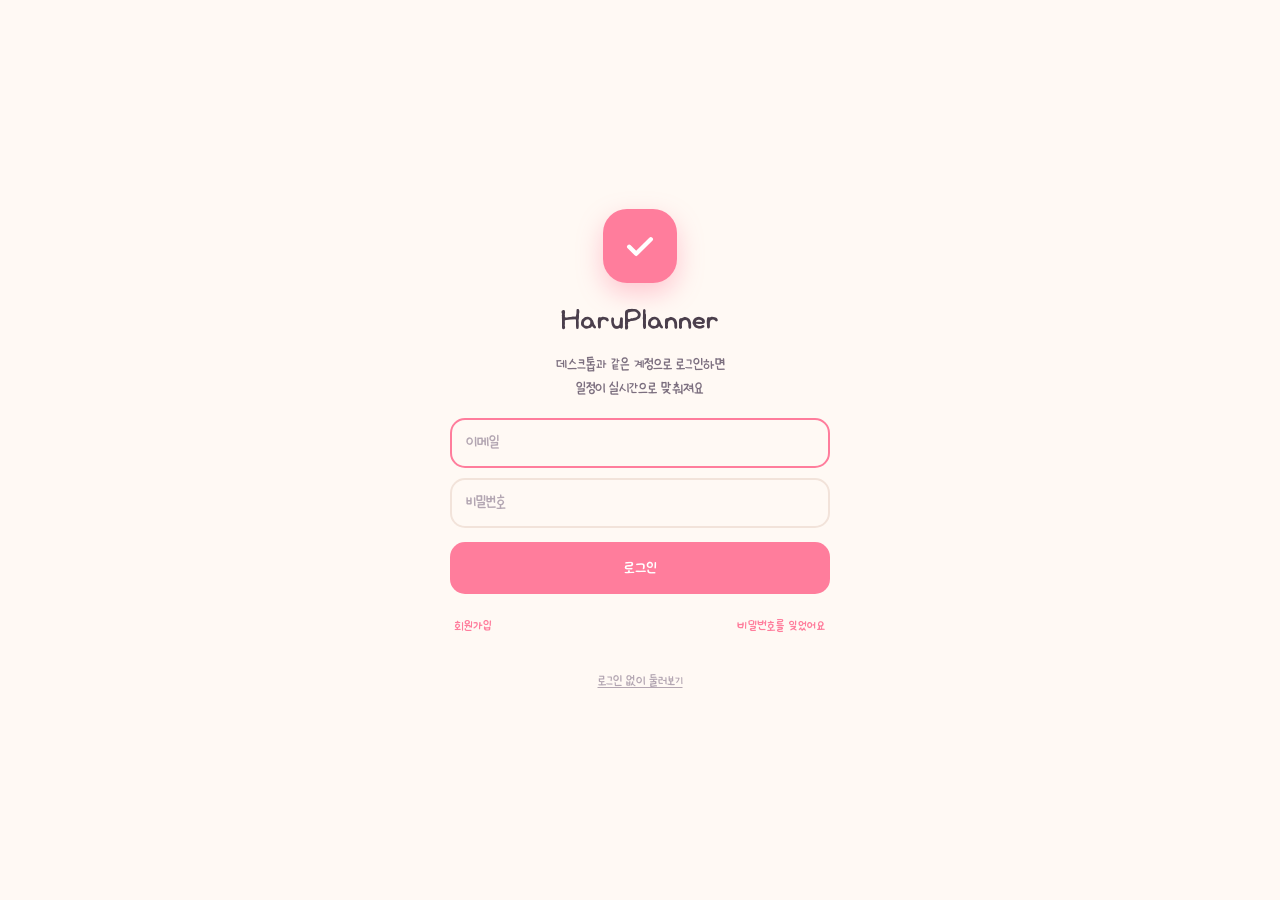
==== commit 1fea7793: "모바일 웹 앱 1.25.1" ====
--- a/index.html
+++ b/index.html
@@ -17,26 +17,28 @@
   <link rel="manifest" href="manifest.webmanifest">
   <link rel="icon" href="icons/icon-192.png">
   <link rel="apple-touch-icon" href="icons/apple-touch-icon.png">
-  <link rel="stylesheet" href="mobile.css?v=mwurqtwd">
+  <link rel="stylesheet" href="mobile.css?v=mww6zxf4">
+  <link rel="stylesheet" href="notedoc.css?v=mww6zxf4">
 </head>
 <body>
   <div id="app" class="m-app"></div>
   <div id="sheetRoot"></div>
   <div id="toasts" class="m-toasts"></div>
-  <script src="config.js?v=mwurqtwd"></script>
-  <script src="vendor/supabase.js?v=mwurqtwd"></script>
-  <script src="shared.js?v=mwurqtwd"></script>
-  <script src="cloud.js?v=mwurqtwd"></script>
-  <script src="photos.js?v=mwurqtwd"></script>
-  <script src="changelog.js?v=mwurqtwd"></script>
-  <script src="calsync.js?v=mwurqtwd"></script>
-  <script src="devmode.js?v=mwurqtwd"></script>
-  <script src="backup.js?v=mwurqtwd"></script>
-  <script src="attach.js?v=mwurqtwd"></script>
-  <script src="devcal.js?v=mwurqtwd"></script>
-  <script src="workpay.js?v=mwurqtwd"></script>
-  <script src="work-m.js?v=mwurqtwd"></script>
-  <script src="notes-m.js?v=mwurqtwd"></script>
-  <script src="mobile.js?v=mwurqtwd"></script>
+  <script src="config.js?v=mww6zxf4"></script>
+  <script src="vendor/supabase.js?v=mww6zxf4"></script>
+  <script src="shared.js?v=mww6zxf4"></script>
+  <script src="cloud.js?v=mww6zxf4"></script>
+  <script src="photos.js?v=mww6zxf4"></script>
+  <script src="changelog.js?v=mww6zxf4"></script>
+  <script src="calsync.js?v=mww6zxf4"></script>
+  <script src="devmode.js?v=mww6zxf4"></script>
+  <script src="backup.js?v=mww6zxf4"></script>
+  <script src="attach.js?v=mww6zxf4"></script>
+  <script src="notedoc.js?v=mww6zxf4"></script>
+  <script src="devcal.js?v=mww6zxf4"></script>
+  <script src="workpay.js?v=mww6zxf4"></script>
+  <script src="work-m.js?v=mww6zxf4"></script>
+  <script src="notes-m.js?v=mww6zxf4"></script>
+  <script src="mobile.js?v=mww6zxf4"></script>
 </body>
 </html>
--- a/mobile.css
+++ b/mobile.css
@@ -334,8 +334,10 @@
 .mn-card:active { transform: scale(.97); }
 .mn-text {
   flex: 1; min-height: 0; font-size: calc(16 * var(--u)); line-height: 1.5; white-space: pre-wrap; overflow-wrap: anywhere;
-  display: -webkit-box; -webkit-box-orient: vertical; -webkit-line-clamp: 7; overflow: hidden;
-}
+  max-height: calc(16 * var(--u) * 1.6 * 7); overflow: hidden;
+  -webkit-mask-image: linear-gradient(180deg, #000 82%, transparent); mask-image: linear-gradient(180deg, #000 82%, transparent);
+}
+.mn-text .nd-b { min-height: 1.5em; }
 .mn-text i { font-style: normal; font-family: var(--font-sub); color: var(--nt3); }
 .mn-when { font-family: var(--font-sub); font-size: 13px; color: var(--nt3); }
 
@@ -364,10 +366,13 @@
 .mn-fs:disabled { opacity: .35; }
 .mn-pal-row b { min-width: 28px; text-align: center; font-weight: normal; font-family: var(--font-sub); font-size: 15px; }
 .mn-ta {
-  flex: 1; min-height: 0; width: 100%; border: 0; resize: none; background: transparent; color: var(--nt);
+  flex: 1; min-height: 0; width: 100%; border: 0; background: transparent; color: var(--nt); overflow-y: auto; -webkit-user-select: text; user-select: text;
   padding: 6px 2px 12px; font-family: var(--font-main); line-height: 1.6; overscroll-behavior: contain;
-}
-.mn-ta::placeholder { color: var(--nt3); }
+  --nd-pl: 2px; --nd-pr: 2px; --nd-pt: 7px;
+}
+/* 서식 막대: 할 일 · 블록 · 굵게 … · 글자 크기 · 색 (옆으로 밀어서 더 보기) */
+.mn-dock { flex-shrink: 0; margin: 0 -8px 4px; padding: 2px 4px; border-radius: 14px; background: var(--nh); }
+.mn-dock .nd-bar.dock { gap: 0; }
 
 /* ===================== 설정 ===================== */
 .m-acc { display: flex; align-items: center; gap: 12px; }
--- a/notedoc.css
+++ b/notedoc.css
@@ -0,0 +1,126 @@
+/* ===================== 포스트잇 서식 편집기 (notedoc.js) — PC 포스트잇 창 · 폰 같이 써요 ===================== */
+/* 글자 색: Notion 색 (밝은 바탕 / 어두운 바탕). 선명한 포스트잇은 어두운 테마에서도 밝은 바탕이라 밝은 쪽 색 */
+.nd, .nd-pop, .nd-bar, .nd-view {
+  --c-gray: #787774; --c-brown: #9f6b53; --c-orange: #d9730d; --c-yellow: #cb912f; --c-green: #448361;
+  --c-blue: #337ea9; --c-purple: #9065b0; --c-pink: #c14c8a; --c-red: #d44c47;
+  --nd-check: #2383e2;
+}
+[data-theme="dark"] .nd, [data-theme="dark"] .nd-pop, [data-theme="dark"] .nd-bar, [data-theme="dark"] .nd-view {
+  --c-gray: #a5a5a2; --c-brown: #c39079; --c-orange: #e0894c; --c-yellow: #d8ab55; --c-green: #5db384;
+  --c-blue: #4aa6dd; --c-purple: #ad80df; --c-pink: #dd6ba7; --c-red: #e8625d;
+}
+.vivid .nd, [data-theme="dark"] .vivid .nd, .vivid .nd-bar.dock, [data-theme="dark"] .vivid .nd-bar.dock, .vivid .nd-view, [data-theme="dark"] .vivid .nd-view {
+  --c-gray: #6b6a67; --c-brown: #8a5a43; --c-orange: #c25f00; --c-yellow: #9a6b10; --c-green: #2f7650;
+  --c-blue: #1f6f9e; --c-purple: #7b4ea3; --c-pink: #b03a7a; --c-red: #c4332e;
+}
+
+.nd { position: relative; outline: none; white-space: pre-wrap; overflow-wrap: anywhere; word-break: normal; cursor: text; }
+.nd[contenteditable="false"] { cursor: default; }
+.nd, .nd-view { line-height: 1.6; }
+.nd-b { position: relative; min-height: 1.6em; padding: 1px 0; }
+.nd-h1 { font-size: 1.5em; font-weight: 700; line-height: 1.3; margin-top: .45em; padding: 2px 0; }
+.nd-h2 { font-size: 1.28em; font-weight: 700; line-height: 1.35; margin-top: .35em; padding: 2px 0; }
+.nd-h3 { font-size: 1.12em; font-weight: 700; line-height: 1.4; margin-top: .25em; }
+.nd-b:first-child { margin-top: 0; }
+/* --bz: 그 줄 첫 줄 글자 크기 배율, --bl: 첫 줄 높이 배율 (작은 글자여도 줄 높이는 기본 그대로) — 점 · 상자가 글자 크기를 따라가요 */
+.nd-ul { padding-left: calc(1.45em * var(--bz, 1)); }
+.nd-ul::before {
+  content: ''; position: absolute; left: calc(.5em * var(--bz, 1)); top: calc(1px + .8em * var(--bl, 1) - .18em * var(--bz, 1));
+  width: calc(.36em * var(--bz, 1)); height: calc(.36em * var(--bz, 1)); border-radius: 50%; background: currentColor;
+}
+/* 할 일: 왼쪽 상자를 누르면 체크 · 끝낸 건 흐리게 줄 긋기 (Notion 처럼) */
+.nd-todo { padding-left: calc(1.6em * var(--bz, 1)); }
+.nd-todo::before {
+  content: ''; position: absolute; left: calc(.12em * var(--bz, 1)); top: calc(1px + .8em * var(--bl, 1) - .52em * var(--bz, 1));
+  width: calc(1.04em * var(--bz, 1)); height: calc(1.04em * var(--bz, 1)); box-sizing: border-box;
+  border: calc(1.6px * var(--bz, 1)) solid currentColor; border-radius: calc(4px * var(--bz, 1)); opacity: .6; cursor: pointer; transition: background-color .12s, opacity .12s;
+}
+.nd.on-box { cursor: pointer; }
+.nd-todo.on::before {
+  opacity: 1; border-color: var(--nd-check); background: var(--nd-check) center / 82% no-repeat
+    url("data:image/svg+xml,%3Csvg xmlns='http://www.w3.org/2000/svg' viewBox='0 0 16 16'%3E%3Cpath d='M3.6 8.4l2.9 2.9 5.9-6.4' fill='none' stroke='white' stroke-width='2.2' stroke-linecap='round' stroke-linejoin='round'/%3E%3C/svg%3E");
+}
+/* 줄 긋기는 줄(블록)이 아니라 글자 조각마다 → 큰 글자도 글자 한가운데에 그어져요 */
+.nd-todo.on { color: var(--nt3, rgba(0, 0, 0, .4)); }
+.nd-todo.on > span, .nd-todo.on > span.nd-mu, .nd-todo.on > span.nd-ms { text-decoration-line: line-through; text-decoration-thickness: from-font; }
+.nd-todo.on > span.nd-mu { text-decoration-line: underline line-through; }
+.nd-todo.on > span[class*="nd-fc-"] { opacity: .6; }
+/* 글자 서식 */
+.nd-mb { font-weight: 700; }
+.nd-mi { font-style: italic; }
+.nd-mu { text-decoration: underline; text-underline-offset: 3px; }
+.nd-ms { text-decoration: line-through; }
+.nd-mu.nd-ms { text-decoration: underline line-through; }
+.nd-fc-gray { color: var(--c-gray); } .nd-fc-brown { color: var(--c-brown); } .nd-fc-orange { color: var(--c-orange); } .nd-fc-yellow { color: var(--c-yellow); } .nd-fc-green { color: var(--c-green); }
+.nd-fc-blue { color: var(--c-blue); } .nd-fc-purple { color: var(--c-purple); } .nd-fc-pink { color: var(--c-pink); } .nd-fc-red { color: var(--c-red); }
+.nd-bg-gray, .nd-bg-brown, .nd-bg-orange, .nd-bg-yellow, .nd-bg-green, .nd-bg-blue, .nd-bg-purple, .nd-bg-pink, .nd-bg-red { border-radius: 3px; -webkit-box-decoration-break: clone; box-decoration-break: clone; }
+.nd-bg-gray { background: color-mix(in srgb, var(--c-gray) 24%, transparent); } .nd-bg-brown { background: color-mix(in srgb, var(--c-brown) 24%, transparent); }
+.nd-bg-orange { background: color-mix(in srgb, var(--c-orange) 24%, transparent); } .nd-bg-yellow { background: color-mix(in srgb, var(--c-yellow) 30%, transparent); }
+.nd-bg-green { background: color-mix(in srgb, var(--c-green) 24%, transparent); } .nd-bg-blue { background: color-mix(in srgb, var(--c-blue) 24%, transparent); }
+.nd-bg-purple { background: color-mix(in srgb, var(--c-purple) 24%, transparent); } .nd-bg-pink { background: color-mix(in srgb, var(--c-pink) 24%, transparent); }
+.nd-bg-red { background: color-mix(in srgb, var(--c-red) 24%, transparent); }
+/* 빈 메모 안내 */
+.nd.is-empty::before { content: attr(data-ph); position: absolute; left: var(--nd-pl, 0); right: var(--nd-pr, 0); top: var(--nd-pt, 1px); color: var(--nt3, rgba(0, 0, 0, .35)); font-family: var(--font-sub, inherit); pointer-events: none; white-space: nowrap; overflow: hidden; text-overflow: ellipsis; }
+
+/* ===== 서식 막대 · 메뉴 ===== */
+.nd-bar, .nd-pop {
+  --ndp-bg: #ffffff; --ndp-tx: #37352f; --ndp-mut: rgba(55, 53, 47, .5); --ndp-h: rgba(55, 53, 47, .08); --ndp-on: rgba(35, 131, 226, .14); --ndp-acc: #2383e2; --ndp-line: rgba(55, 53, 47, .14);
+  font-family: var(--font-sub, system-ui, sans-serif);
+}
+[data-theme="dark"] .nd-bar, [data-theme="dark"] .nd-pop {
+  --ndp-bg: #2f2d33; --ndp-tx: #ebe8ee; --ndp-mut: rgba(235, 232, 238, .5); --ndp-h: rgba(255, 255, 255, .08); --ndp-on: rgba(82, 156, 230, .22); --ndp-acc: #6fb3f2; --ndp-line: rgba(255, 255, 255, .12);
+}
+.nd-bar { display: flex; align-items: center; gap: 1px; color: var(--ndp-tx); user-select: none; -webkit-user-select: none; }
+.nd-bar, .nd-pop { -webkit-app-region: no-drag; } /* PC 포스트잇 창의 끌기 영역 위에 떠도 눌려요 */
+.nd-bar.float {
+  position: fixed; z-index: 1000; left: 0; top: 0; padding: 3px; border-radius: 10px; background: var(--ndp-bg); flex-wrap: wrap; max-width: calc(100vw - 12px);
+  box-shadow: 0 0 0 1px var(--ndp-line), 0 8px 22px rgba(15, 15, 15, .18); opacity: 0; pointer-events: none; visibility: hidden; transform: translateY(3px); transition: opacity .12s, transform .12s;
+}
+.nd-bar.float.show { opacity: 1; pointer-events: auto; visibility: visible; transform: none; }
+.nd-bar button {
+  -webkit-app-region: no-drag; height: 28px; min-width: 27px; padding: 0 5px; border: 0; border-radius: 6px; background: transparent; color: inherit;
+  font: inherit; font-size: 14px; display: inline-flex; align-items: center; justify-content: center; gap: 2px; cursor: pointer; flex-shrink: 0;
+}
+.nd-bar button:hover:not(:disabled), .nd-bar button.open { background: var(--ndp-h); }
+.nd-bar button.on { background: var(--ndp-on); color: var(--ndp-acc); }
+.nd-bar button:disabled { opacity: .3; cursor: default; }
+.nd-bar button svg { width: 16px; height: 16px; }
+.nd-bar button b, .nd-bar button i, .nd-bar button u, .nd-bar button s { font-family: Georgia, 'Times New Roman', serif; font-size: 15px; }
+.nd-bar button.big { font-size: 16px; }
+.nd-bar .nd-caret { width: 9px; height: 9px; opacity: .6; }
+.nd-type-v { font-size: 13px; white-space: nowrap; }
+.nd-grp { display: inline-flex; align-items: center; gap: 1px; flex-shrink: 0; }
+.nd-grp + .nd-grp { margin-left: 3px; padding-left: 4px; box-shadow: inset 1px 0 0 var(--ndp-line); }
+.nd-bar.float { row-gap: 2px; }
+.nd-zv { min-width: 20px; text-align: center; font-size: 12px; color: var(--ndp-mut); flex-shrink: 0; }
+.nd-a { font-weight: 700; font-size: 15px; padding: 0 3px; border-radius: 3px; line-height: 1.25; box-shadow: inset 0 -2px 0 currentColor; }
+/* 폰: 칸 위에 늘 있는 막대 (옆으로 밀어서 더 보기) */
+.nd-bar.dock { flex-wrap: nowrap; overflow-x: auto; scrollbar-width: none; color: var(--nt, inherit); --ndp-mut: var(--nt3); --ndp-h: var(--nh); --ndp-line: var(--nt3); }
+.nd-bar.dock::-webkit-scrollbar { display: none; }
+.nd-bar.dock button { height: 38px; min-width: 31px; padding: 0 3px; border-radius: 11px; font-size: 15px; }
+.nd-bar.dock .nd-grp + .nd-grp { margin-left: 2px; padding-left: 2px; }
+.nd-bar.dock .nd-type-v { font-size: 12px; }
+.nd-bar.dock button svg { width: 19px; height: 19px; }
+.nd-bar.dock button.on { background: var(--nh); color: var(--accent, #2383e2); }
+.nd-bar.dock.ro { opacity: .4; pointer-events: none; }
+.nd-bar.dock .nd-zv { font-size: 13px; min-width: 24px; }
+
+.nd-pop {
+  position: fixed; z-index: 1001; left: 0; top: 0; min-width: 180px; max-width: calc(100vw - 12px); overflow-y: auto; padding: 5px; border-radius: 10px;
+  background: var(--ndp-bg); color: var(--ndp-tx); box-shadow: 0 0 0 1px var(--ndp-line), 0 10px 26px rgba(15, 15, 15, .2); user-select: none; -webkit-user-select: none;
+}
+.nd-pop-h { padding: 6px 8px 4px; font-size: 12px; color: var(--ndp-mut); }
+.nd-pop-none { padding: 8px 10px; font-size: 13px; color: var(--ndp-mut); }
+.nd-it { -webkit-app-region: no-drag; display: flex; align-items: center; gap: 9px; width: 100%; padding: 4px 8px; border: 0; border-radius: 6px; background: transparent; color: inherit; font: inherit; font-size: 14px; text-align: left; cursor: pointer; }
+.nd-it:hover, .nd-it.sel { background: var(--ndp-h); }
+.nd-ico { width: 24px; height: 24px; flex-shrink: 0; border-radius: 5px; box-shadow: inset 0 0 0 1px var(--ndp-line); background: var(--ndp-bg); display: grid; place-items: center; font-size: 11px; font-weight: 700; color: var(--ndp-tx); }
+.nd-ico.chk svg { width: 15px; height: 15px; }
+.nd-sws { display: grid; grid-template-columns: repeat(5, 30px); gap: 5px; padding: 2px 6px 6px; }
+.nd-sw:not([class*="nd-bg-"]) { background: transparent; }
+.nd-sw:not([class*="nd-fc-"]) { color: var(--ndp-tx); }
+.nd-sw { -webkit-app-region: no-drag; width: 30px; height: 30px; border: 0; border-radius: 7px !important; box-shadow: inset 0 0 0 1px var(--ndp-line); font: inherit; font-size: 15px; font-weight: 700; cursor: pointer; padding: 0; display: grid; place-items: center; }
+.nd-sw span { pointer-events: none; }
+.nd-sw.bg span { opacity: 0; }
+.nd-sw:hover { box-shadow: inset 0 0 0 1px var(--ndp-line), 0 0 0 2px var(--ndp-h); }
+.nd-sw.sel { box-shadow: inset 0 0 0 1px var(--ndp-line), 0 0 0 2px var(--ndp-acc); }
+.nd-slash { width: 210px; max-height: 260px; }
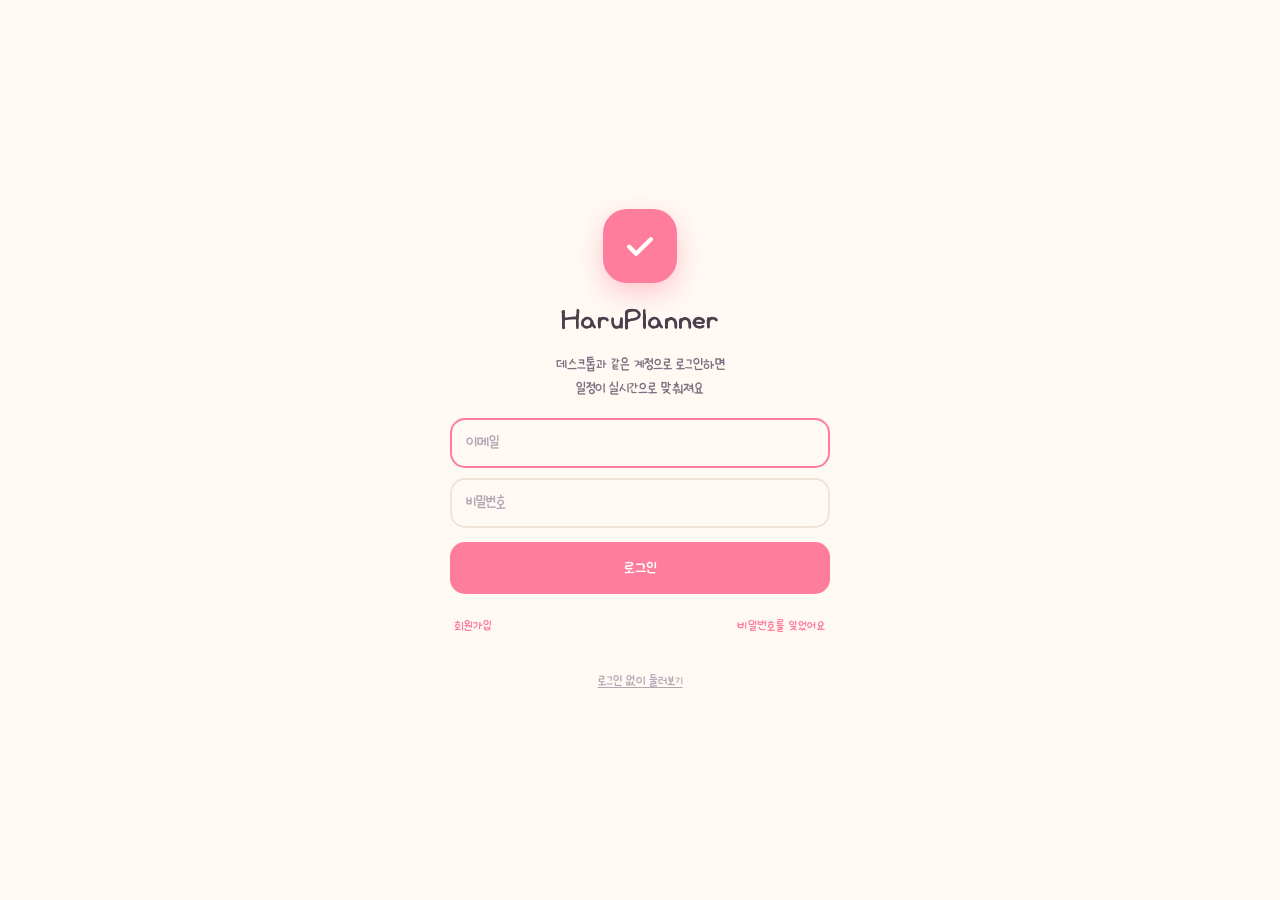
==== commit 590b5c5d: "모바일 웹 앱 1.25.2" ====
--- a/index.html
+++ b/index.html
@@ -17,28 +17,28 @@
   <link rel="manifest" href="manifest.webmanifest">
   <link rel="icon" href="icons/icon-192.png">
   <link rel="apple-touch-icon" href="icons/apple-touch-icon.png">
-  <link rel="stylesheet" href="mobile.css?v=mww6zxf4">
-  <link rel="stylesheet" href="notedoc.css?v=mww6zxf4">
+  <link rel="stylesheet" href="mobile.css?v=mwyv2e2k">
+  <link rel="stylesheet" href="notedoc.css?v=mwyv2e2k">
 </head>
 <body>
   <div id="app" class="m-app"></div>
   <div id="sheetRoot"></div>
   <div id="toasts" class="m-toasts"></div>
-  <script src="config.js?v=mww6zxf4"></script>
-  <script src="vendor/supabase.js?v=mww6zxf4"></script>
-  <script src="shared.js?v=mww6zxf4"></script>
-  <script src="cloud.js?v=mww6zxf4"></script>
-  <script src="photos.js?v=mww6zxf4"></script>
-  <script src="changelog.js?v=mww6zxf4"></script>
-  <script src="calsync.js?v=mww6zxf4"></script>
-  <script src="devmode.js?v=mww6zxf4"></script>
-  <script src="backup.js?v=mww6zxf4"></script>
-  <script src="attach.js?v=mww6zxf4"></script>
-  <script src="notedoc.js?v=mww6zxf4"></script>
-  <script src="devcal.js?v=mww6zxf4"></script>
-  <script src="workpay.js?v=mww6zxf4"></script>
-  <script src="work-m.js?v=mww6zxf4"></script>
-  <script src="notes-m.js?v=mww6zxf4"></script>
-  <script src="mobile.js?v=mww6zxf4"></script>
+  <script src="config.js?v=mwyv2e2k"></script>
+  <script src="vendor/supabase.js?v=mwyv2e2k"></script>
+  <script src="shared.js?v=mwyv2e2k"></script>
+  <script src="cloud.js?v=mwyv2e2k"></script>
+  <script src="photos.js?v=mwyv2e2k"></script>
+  <script src="changelog.js?v=mwyv2e2k"></script>
+  <script src="calsync.js?v=mwyv2e2k"></script>
+  <script src="devmode.js?v=mwyv2e2k"></script>
+  <script src="backup.js?v=mwyv2e2k"></script>
+  <script src="attach.js?v=mwyv2e2k"></script>
+  <script src="notedoc.js?v=mwyv2e2k"></script>
+  <script src="devcal.js?v=mwyv2e2k"></script>
+  <script src="workpay.js?v=mwyv2e2k"></script>
+  <script src="work-m.js?v=mwyv2e2k"></script>
+  <script src="notes-m.js?v=mwyv2e2k"></script>
+  <script src="mobile.js?v=mwyv2e2k"></script>
 </body>
 </html>
--- a/mobile.css
+++ b/mobile.css
@@ -676,4 +676,43 @@
 .m-att-bar i { display: block; height: 100%; width: 0; border-radius: inherit; background: var(--accent); transition: width .25s; }
 .m-icbtn.sm { width: 34px; height: 34px; flex: none; }
 .m-icbtn.sm .ic { width: 18px; height: 18px; }
-.m-att-add { align-self: flex-start; }+.m-att-add { align-self: flex-start; }
+/* ===================== 태블릿 (갤럭시탭 · 아이패드) =====================
+ * 폰 화면이 가로로 길게 늘어나지 않게: 글자·아이콘을 조금 키우고, 내용 · 탭 · 시트를 가운데 기둥에 모아요 */
+@media (min-width: 700px) {
+  :root { --u: clamp(1.1px, calc(100vw / 600), 1.3px); --col: min(100vw, calc(600 * var(--u))); --side: max(0px, calc((100vw - var(--col)) / 2)); }
+  .m-view { padding-left: calc(var(--side) + 16 * var(--u)); padding-right: calc(var(--side) + 16 * var(--u)); }
+  .m-tabs { padding-left: var(--side); padding-right: var(--side); }
+  .m-fab { right: calc(var(--side) + 18 * var(--u)); }
+  .m-sheet { left: var(--side); right: var(--side); border-radius: 26px 26px 0 0; }
+  .m-sheet-wrap.kb-top .m-sheet { left: max(8px, var(--side)); right: max(8px, var(--side)); }
+}
+/* 가로로 놓은 태블릿: 캘린더만 화면 가득 · 날짜를 누르면 그날 칸(사진 · 일정)이 오른쪽에서 열려요 */
+@media (min-width: 900px) and (orientation: landscape) {
+  :root { --col: min(100vw, calc(720 * var(--u))); }
+  #view[data-tab^="calendar"] {
+    display: flex; flex-direction: column; overflow: hidden;
+    padding: calc(var(--safe-t) + 2px) calc(20 * var(--u)) calc(var(--tabs-h) + var(--safe-b) + 12px);
+  }
+  #view[data-tab^="calendar"] > .m-head { flex: none; min-height: 0; padding: 6px 2px 10px; }
+  #view[data-tab^="calendar"] > .m-cal { flex: 1; min-height: 0; display: flex; flex-direction: column; padding: 10px 6px 6px; }
+  #view[data-tab^="calendar"] .m-cal-grid { flex: 1; min-height: 0; grid-auto-rows: minmax(0, 1fr); }
+  #view[data-tab^="calendar"] .m-cell { height: auto; min-height: 0; overflow: hidden; padding-top: 3px; }
+  #view[data-tab^="calendar"] .m-cell-n { width: calc(24 * var(--u)); height: calc(24 * var(--u)); line-height: calc(24 * var(--u)); }
+  #view[data-tab^="calendar"] .m-cal-nav button.m-cal-add { margin-left: 6px; background: var(--accent); color: #fff; }
+  #view[data-tab^="calendar"] > .m-day {
+    /* 위쪽 제목줄(달 넘기기 · + 버튼)은 가리지 않고 달력 높이에 맞춰요: 제목 30u × 줄 높이 1.35 + 여백 */
+    position: absolute; z-index: 15; margin: 0; top: calc(var(--safe-t) + 19px + 40.5 * var(--u)); right: calc(14 * var(--u)); bottom: calc(var(--tabs-h) + var(--safe-b) + 12px);
+    width: clamp(300px, 30vw, 400px); overflow-y: auto; overscroll-behavior: contain; padding: 14px 14px 20px;
+    background: var(--bg); border: 1px solid var(--border); border-radius: 22px; box-shadow: var(--shadow);
+    visibility: hidden; transform: translateX(calc(100% + 24px));
+  }
+  #view[data-tab^="calendar"] > .m-day.open { visibility: visible; transform: none; }
+  #view[data-tab^="calendar"] > .m-day.in { animation: dayIn .24s cubic-bezier(.2, .9, .3, 1); }
+  #view[data-tab^="calendar"] > .m-bottom-space { display: none; }
+  #view[data-tab^="calendar"] > .m-day .m-day-h { padding-right: 40px; min-height: 30px; }
+  .m-day-x { position: absolute; top: 10px; right: 10px; width: 36px; height: 36px; border-radius: 12px; display: grid; place-items: center; color: var(--text-2); }
+  .m-day-x:active { background: var(--hover); }
+  .m-day-x .ic { width: 20px; height: 20px; }
+}
+@keyframes dayIn { from { transform: translateX(calc(100% + 24px)); } }
